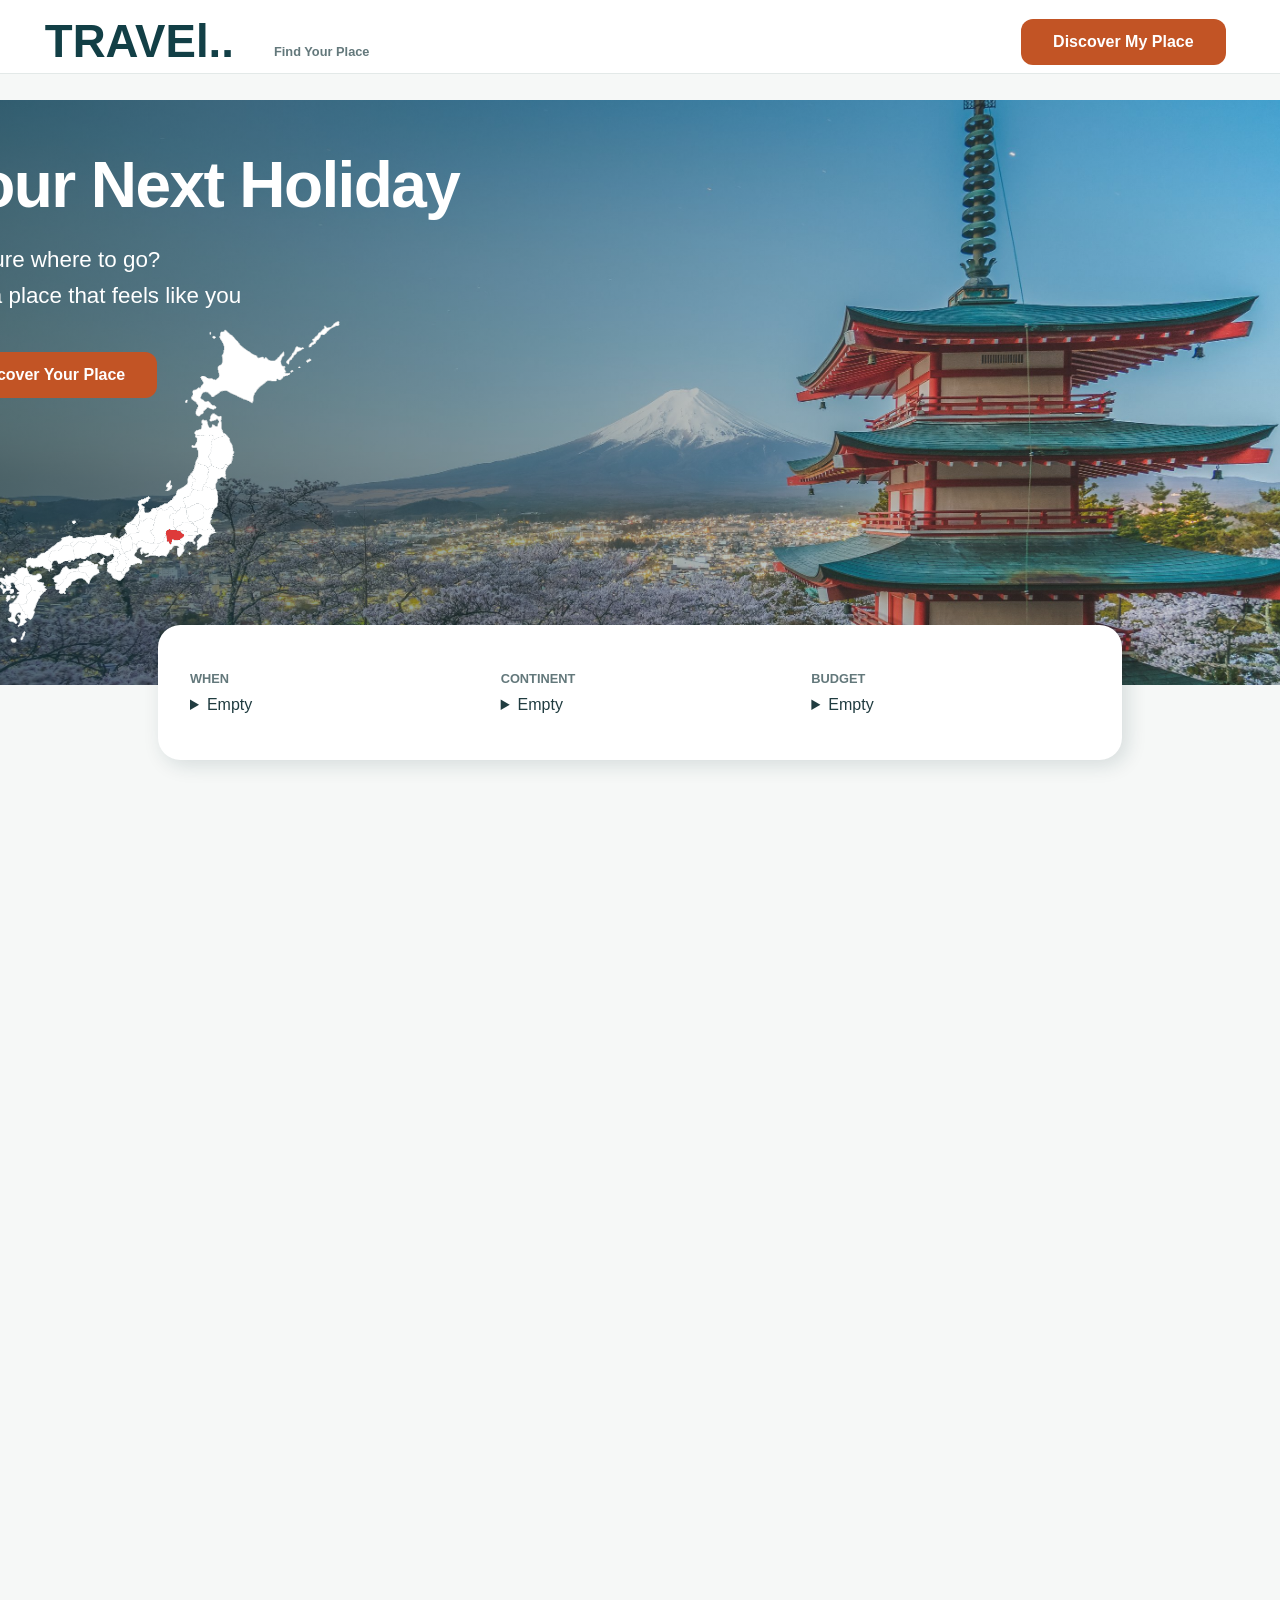
==== index.html @ 864b1ae2 "travel location helper weabsite" ====
<!DOCTYPE html>
<html>
    <head>

        <link rel="stylesheet" href="/css/index.css">
        <title>Travel Finder</title>
        <script src="/js/main.js" defer></script>

    </head>
    <body>

        <header class="head1">

            <h2>TRAVEl..</h2>
            <h3 class="small-text-hollow">Find Your Place</h3>
            <h2 id="place-button-head">Discover My Place</h2>

        </header>

        <div class="mian-page">

            <h1 class="main-text">Your Next Holiday</h1>
            <h4 class="non-main-text">Not sure where to go?<br>
                Find a place that feels like you</h4>
            <h5 id="discover-button">Discover Your Place</h5>
            <img class="japan-location-map" src="/assets/img/japan-yamanashi-white.png" alt="Map of japan">

        </div>

        <div id="question-box-1">

            <div class="question-box-1-1">

                <h5 class="small-text-question-1">WHEN</h5>
                <details>

                    <summary style="cursor: pointer;">Empty</summary>

                    <li>Always</li>

                </details>

            </div>

            <div class="question-box-1-2">

                <h5 class="small-text-question-1">CONTINENT</h5>
                <details>

                    <summary style="cursor: pointer;">Empty</summary>

                    <li>Asia</li>

                </details>

            </div>

            <div class="question-box-1-3">

                <h5 class="small-text-question-1">BUDGET</h5>
                <details>

                    <summary style="cursor: pointer;">Empty</summary>

                    <li>Unlimited</li>

                </details>

            </div>

        </div>
        
    </body>
</html>
---- css/index.css ----
body {
    background-color: #F6F8F7;
    color: #203C40;
    display: flex;
    align-items: center;
    flex-direction: column;
    min-height: 400vh;
    padding: 0;
    margin: 0;
    font-family: Arial, Helvetica, sans-serif;
}

.head1 {
    display: flex;
    background-color: #FFFFFF;
    box-shadow: 0 1px 0 rgba(18, 63, 70, 0.08);
    position: fixed;
    z-index: 1;
    top: 0;
    width: 100%;
    height: 7vh;
    align-items: center;
    padding-left: 5.6rem;
    padding-top: 10px;
    color: #123F46;
    font-weight: bold;
    font-size: 1.9rem;
}

#small-button1 {
    font-size: 15px;
}

.small-text-hollow {
    color: #63787B;
    margin: 1.2rem 0 0 2.5rem;
    font-size: 12.8px;
}

#place-button-head {
    margin-left: auto;
    margin-right: 6.2rem;
    border-radius: 12px;
    background-color: #C25425;
    color: #FFFFFF;
    padding: 14px 2rem;
    font-size: 1rem;
    font-weight: 600;
    cursor: pointer;
    
}

#place-button-head:hover {
    filter: brightness(90%);
}


.mian-page {
    position: relative;
    top: 100px;
    flex-direction: column;
    background: linear-gradient(
        to right,
        rgba(9, 43, 49, 0.62),
        rgba(255, 221, 169, 0.05)
    ), url(/assets/img/japan-pagoda-city-panorama.jpg);
    background-size: cover;
    background-repeat: no-repeat;
    background-position: center 90%;
    background-attachment: fixed;
    display: flex;
    border-radius: 1.4rem;

    width: 160vh;
    height: 65vh;

    padding-left: 2.5rem;

    color: #FFFFFF;
}

.japan-location-map {
    position: relative;
    bottom: 8rem;
    width: 45vh;
    height: 45vh;
}

#discover-button {
    margin-right: auto;
    padding: 14px 2rem;
    border-radius: 12px;
    background-color: #C25425;
    color: #FFFFFF;
    font-size: 1rem;
    font-weight: 600;
    cursor: pointer;
}

#discover-button:hover {
    filter: brightness(90%);
}

.main-text {
    color: #FFFFFF;
    font-size: 4rem;
    font-weight: bold;
    margin: 3rem 0 1.25rem;
    letter-spacing: -0.1rem;
}

.non-main-text {
    color: #FFFFFF;
    font-size: 1.4rem;
    font-weight: 400;
    line-height: 1.6;
    margin: 0 0 0.75rem;
}

#question-box-1 {
    display: flex;
    flex-direction: row;
    align-items: center;
    position: relative;
    margin-top: 2.5rem;
    background-color: #FFFFFF;
    box-shadow: 5px 5px 20px rgba(16, 52, 58, 0.14);
    padding: 0 2rem;
    gap: 2rem;
    width: 100vh;
    height: 15vh;
    border-radius: 1.4rem;
}

.question-box-1-1 {
    display: flex;
    flex-direction: column;
    align-items: flex-start;
    flex: 1;
}
.question-box-1-2 {
    display: flex;
    flex-direction: column;
    align-items: flex-start;
    flex: 1;
}
.question-box-1-3 {
    display: flex;
    flex-direction: column;
    align-items: flex-start;
    flex: 1;
}

.small-text-question-1 {
    color: #63787B;
    margin: 0 0 0.65rem;
    font-size: 12.8px;
}
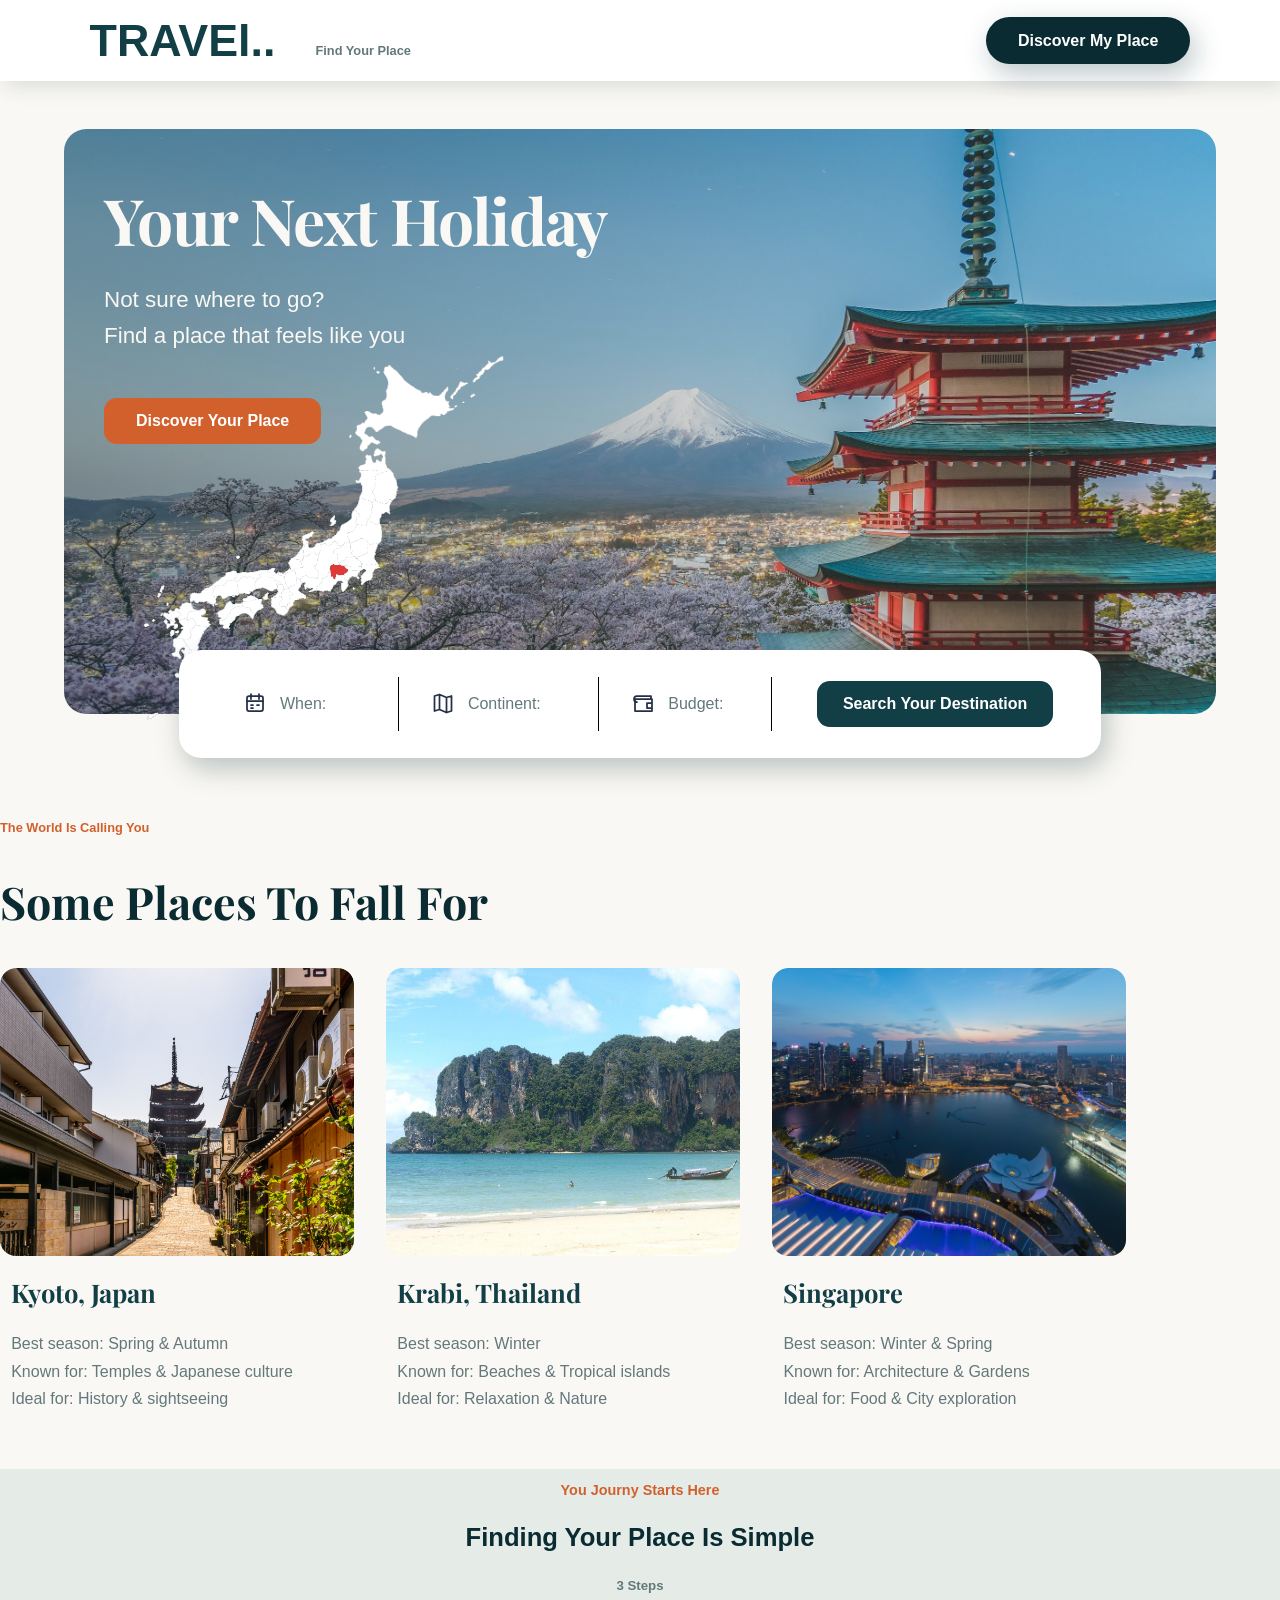
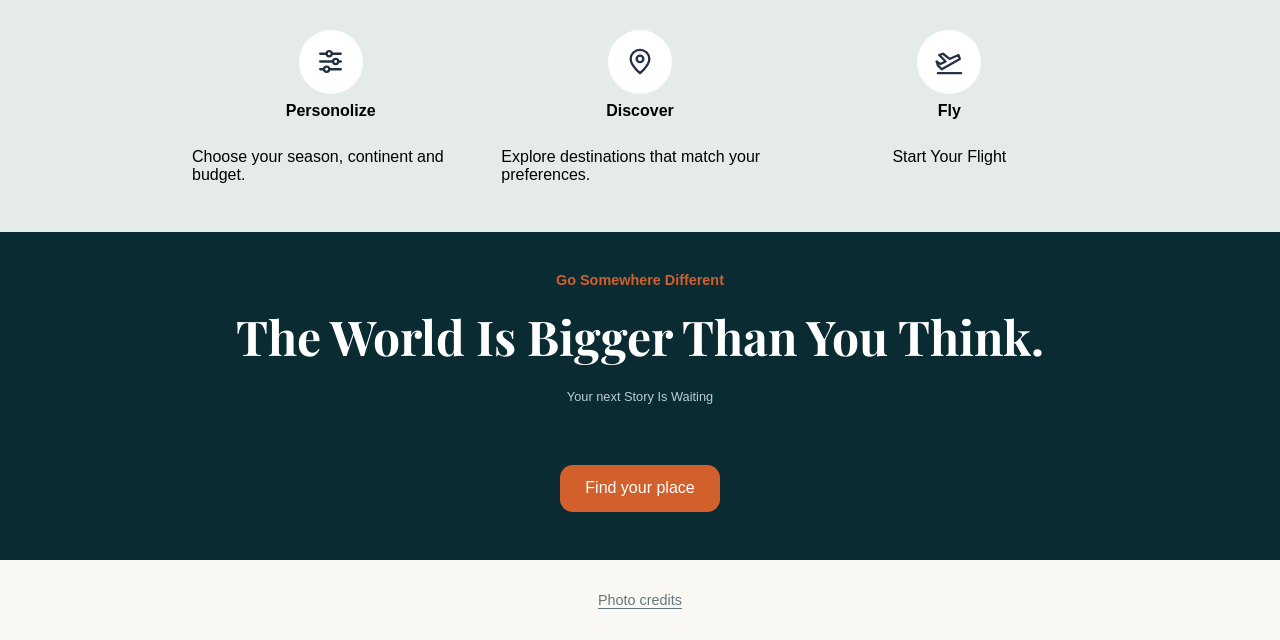
==== commit 43b487c2: "landing page is done" ====
--- a/index.html
+++ b/index.html
@@ -1,74 +1,262 @@
 <!DOCTYPE html>
-<html>
+<html lang="en">
     <head>
 
-        <link rel="stylesheet" href="/css/index.css">
+        <meta charset="UTF-8">
+        <meta name="viewport" content="width=device-width, initial-scale=1.0">
+        <link rel="stylesheet" href="/css/main.css">
         <title>Travel Finder</title>
         <script src="/js/main.js" defer></script>
+        <link href="https://fonts.googleapis.com/css2?family=Playfair+Display:wght@600;700&display=swap" rel="stylesheet">
 
     </head>
     <body>
 
-        <header class="head1">
-
-            <h2>TRAVEl..</h2>
-            <h3 class="small-text-hollow">Find Your Place</h3>
-            <h2 id="place-button-head">Discover My Place</h2>
+        <header>
+
+            <nav>
+                <a class="logo" href="#">TRAVEl..</a>
+                <p class="tagline">Find Your Place</p>
+                <a id="discover-head-link" href="#">Discover My Place</a>
+            </nav>
 
         </header>
 
-        <div class="mian-page">
-
-            <h1 class="main-text">Your Next Holiday</h1>
-            <h4 class="non-main-text">Not sure where to go?<br>
-                Find a place that feels like you</h4>
-            <h5 id="discover-button">Discover Your Place</h5>
-            <img class="japan-location-map" src="/assets/img/japan-yamanashi-white.png" alt="Map of japan">
-
-        </div>
-
-        <div id="question-box-1">
-
-            <div class="question-box-1-1">
-
-                <h5 class="small-text-question-1">WHEN</h5>
-                <details>
-
-                    <summary style="cursor: pointer;">Empty</summary>
-
-                    <li>Always</li>
-
-                </details>
+
+        <main>
+
+            <section class="hero">
+
+                <h1>Your Next Holiday</h1>
+
+                <p>Not sure where to go?<br>
+                    Find a place that feels like you</p>
+
+                <a href="#">Discover Your Place</a>
+
+                <img
+                    src="/assets/images/japan-yamanashi-white.png"
+                    alt="Map of japan"
+                >
+            </section>
+
+            <div class="travel-filters-1">
+
+                <div class="dropdown">
+                    <button type="button" id="when-button">
+                        <img src="/assets/Icons/calendar.svg" alt="calendar">
+                        When:
+                        <span id="when-choice"></span>
+                    </button>
+
+                    <div class="dropdown-menu" id="when-dropdown">
+                        <button type="button">Spring</button>
+                        <button type="button">Summer</button>
+                        <button type="button">Autumn</button>
+                        <button type="button">Winter</button>
+
+                    </div>
+                </div>
+
+                <div class="dropdown">
+                    <button type="button" id="continent-button">
+                        <img src="/assets/Icons/map.svg" alt="map">
+                        Continent:
+                        <span id="continent-choice"></span>
+                    </button>
+
+                    <div class="dropdown-menu" id="continent-dropdown">
+                        <button type="button">Anywhere</button>
+                        <button type="button">Europe</button>
+                        <button type="button">Asia</button>
+                        <button type="button">Africa</button>
+                        <button type="button">North America</button>
+                        <button type="button">South America</button>
+                        <button type="button">Oceania</button>
+
+                    </div>
+
+                </div>
+
+                <div class="dropdown">
+                    <button type="button" id="budget-button">
+                        <img src="/assets/Icons/wallet.svg" alt="wallet">
+                        Budget:
+                        <span id="budget-choice"></span>
+                    </button>
+
+                    <div class="dropdown-menu" id="budget-dropdown">
+                        <button type="button">Any budget</button>
+                        <button type="button">Under 5,000 NOK</button>
+                        <button type="button">5,000 - 10,000 NOK</button>
+                        <button type="button">10,000 - 20,000 NOK</button>
+                        <button type="button">20,000 - 30,000 NOK</button>
+                        <button type="button">30,000+ NOK</button>
+
+                    </div>
+
+                </div>
+
+                <button id="search-filter-button" type="button">
+                    Search Your Destination
+                </button>
 
             </div>
 
-            <div class="question-box-1-2">
-
-                <h5 class="small-text-question-1">CONTINENT</h5>
-                <details>
-
-                    <summary style="cursor: pointer;">Empty</summary>
-
-                    <li>Asia</li>
-
-                </details>
-
-            </div>
-
-            <div class="question-box-1-3">
-
-                <h5 class="small-text-question-1">BUDGET</h5>
-                <details>
-
-                    <summary style="cursor: pointer;">Empty</summary>
-
-                    <li>Unlimited</li>
-
-                </details>
-
-            </div>
-
-        </div>
-        
+            <section class="recommendation-page">
+
+                <div class="recommendation-header">
+
+                    <h6>The World Is Calling You</h6>
+                    <h2>Some Places To Fall For</h2>
+
+                </div>
+
+
+                <div class="recommendation-cards">
+
+                    <div id="recommendation-card-1">
+
+                        <div class="img-zoom">
+                        <div class="recommendation-img-1"></div>
+                        </div>
+
+                        <div class="recommendation-description">
+
+                            <h3>Kyoto, Japan</h3>
+                            <ul>
+                                <li>Best season: Spring & Autumn</li>
+                                <li>Known for: Temples & Japanese culture</li>
+                                <li>Ideal for: History & sightseeing</li>
+                            </ul>
+
+                        </div>
+
+                    </div>
+
+                    <div id="recommendation-card-2">
+
+                        <div class="img-zoom">
+                        <div class="recommendation-img-2"></div>
+                        </div>
+
+                        <div class="recommendation-description">
+                            
+                            <h3>Krabi, Thailand</h3>
+                            <ul>
+                                <li>Best season: Winter</li>
+                                <li>Known for: Beaches & Tropical islands</li>
+                                <li>Ideal for: Relaxation & Nature</li>
+                            </ul>
+
+                        </div>
+
+                    </div>
+
+                    <div id="recommendation-card-3">
+
+                        <div class="img-zoom">
+                        <div class="recommendation-img-3"></div>
+                        </div>
+
+                        <div class="recommendation-description">
+                            
+                            <h3>Singapore</h3>
+                            <ul>
+                                <li>Best season: Winter & Spring</li>
+                                <li>Known for: Architecture & Gardens</li>
+                                <li>Ideal for: Food & City exploration</li>
+                            </ul>
+
+                        </div>
+
+                    </div>
+
+
+                </div>
+
+
+            </section>
+
+            <section class="explination-page">
+
+                <div class="explination-head">
+                    <h4>You Journy Starts Here</h4>
+                    <h2>Finding Your Place Is Simple</h2>
+                    <h5>3 Steps</h5>
+
+                </div>
+
+                <div class="explination-steps">
+
+                    <div class="step-1">
+
+                        <div class="explination-icon">
+                            <img src="/assets/Icons/settings.svg" alt="settings">
+                        </div>
+
+                        <div class="explination-description">
+                            <h4>Personolize</h4>
+                            <p>Choose your season, continent and budget.</p>
+                        </div>
+
+                    </div>
+
+                    <div class="step-2">
+
+                        <div class="explination-icon">
+                            <img src="/assets/Icons/map-pin.svg" alt="map-pin">
+                        </div>
+
+                        <div class="explination-description">
+                            <h4>Discover</h4>
+                            <p>Explore destinations that match your preferences.</p>
+                        </div>
+                        
+                    </div>
+
+                    <div class="step-3">
+
+                        <div class="explination-icon">
+                            <img src="/assets/Icons/airplane-takeoff.svg" alt="airplane">
+                        </div>
+
+                        <div class="explination-description">
+                            <h4>Fly</h4>
+                            <p>Start Your Flight</p>
+                        </div>
+                        
+                    </div>
+
+                </div>
+
+            </section>
+
+            <section class="end-section">
+
+                <div class="end-description">
+
+                    <h5>Go Somewhere Different</h5>
+                    <h2>The World Is Bigger Than You Think.</h2>
+                    <p>Your next Story Is Waiting</p>
+
+                </div>
+
+                <div class="end-place-button">
+
+                    <button class="end-button">
+                        Find your place
+                    </button>
+
+                </div>
+
+            </section>
+
+        </main>
+
+        <footer class="site-footer">
+            <a href="/pages/credits.html">Photo credits</a>
+        </footer>
+
     </body>
-</html>+</html>
--- a/css/main.css
+++ b/css/main.css
@@ -0,0 +1,524 @@
+:root {
+    --color-background: #FAF8F4;
+    --color-heading: #123F46;
+    --color-muted-teal: #B9CFD1;
+    --color-deep-dark-teal: #092B31;
+    --color-muted: #63787B;
+    --color-white: #FFFFFF;
+    --color-accent: #092B31;
+    --color-accent2: #D2602D;
+    --color-accent-dark: #A84420;
+    --color-explain-background: #E5ECE8;
+    --shadow: 5px 10px 28px rgba(16, 52, 58, 0.28);
+    --shadow-under: 0 10px 15px -8px rgba(16, 52, 58, 0.28);
+}
+
+*,
+*::before,
+*::after {
+    box-sizing: border-box;
+}
+
+body {
+    display: flex;
+    flex-direction: column;
+    align-items: center;
+    overflow-x: hidden;
+    overflow-y: auto;
+
+    margin: 0;
+
+    background-color: var(--color-background);
+
+    font-family: Arial, Helvetica, sans-serif;
+}
+
+a {
+    text-decoration: none;
+    color: inherit;
+}
+
+label {
+    color: var(--color-muted);
+    font-size: 0.8rem;
+}
+
+button {
+    all: unset;
+    cursor: pointer;
+    transition: filter 0.15s;
+}
+
+/* header */
+
+header {
+    position: sticky;
+    top: 0;
+    z-index: 10;
+
+    height: 9vh;
+    width: 100%;
+
+    background-color: var(--color-white);
+    box-shadow: 5px 5px 20px rgba(16, 52, 58, 0.14);
+
+    font-weight: bold;
+    color: var(--color-heading);
+}
+header nav {
+    display: flex;
+    flex-direction: row;
+    align-items: center;
+
+    height: 100%;
+    width: 100%;
+
+    padding: 0 5.6rem;
+}
+
+main {
+    width: 100%;
+}
+
+.logo {
+    font-size: 2.8rem;
+}
+
+.tagline {
+    color: var(--color-muted);
+    margin: 1.2rem 0 0 2.5rem;
+    font-size: 0.8rem;
+}
+
+#discover-head-link {
+    margin-left: auto;
+
+    padding: 0.9rem 2rem;
+
+    border-radius: 1.5rem;
+    background-color: var(--color-accent);
+    transition: filter 0.15s;
+    box-shadow: var(--shadow);
+
+    color: var(--color-white);
+}
+#discover-head-link:hover {
+    filter: brightness(90%);
+}
+
+/* hero */
+
+.hero {
+    display: flex;
+    flex-direction: column;
+
+    height: 65vh;
+    width: 90%;
+
+    margin: 3rem auto 0;
+    padding: 0 0 0 2.5rem;
+
+    background: linear-gradient(
+        to right,
+        rgba(9, 43, 49, 0.40),
+        rgba(255, 221, 169, 0.05)
+    ), url(/assets/images/japan-pagoda-city-panorama.jpg);
+    background-size: cover;
+    background-repeat: no-repeat;
+    background-position: center 90%;
+    background-attachment: fixed;
+    border-radius: 1.4rem;
+
+    color: var(--color-white);
+}
+.hero h1 {
+    margin: 3rem 0 1.25rem;
+
+    color: var(--color-background);
+
+    font-size: 4rem;
+    font-weight: bold;
+    letter-spacing: -0.1rem;
+    font-family: "Playfair Display", serif;
+}
+.hero p {
+    margin: 0 0 0.75rem;
+
+    color: var(--color-background);
+
+    font-size: 1.4rem;
+    font-weight: 400;
+    line-height: 1.6;
+}
+.hero a {
+    position: relative;
+    z-index: 1;
+
+    margin-top: 2rem;
+    margin-right: auto;
+
+    padding: 0.9rem 2rem;
+
+    border-radius: 0.8rem;
+    background-color: var(--color-accent2);
+    transition: filter 0.15s;
+
+    font-weight: bold;
+}
+.hero a:hover {
+    filter: brightness(90%);
+}
+.hero img {
+    position: relative;
+
+    bottom: 7rem;
+
+    height: 45vh;
+    width: 45vh;
+}
+
+/* travel filters */
+
+.travel-filters-1 {
+    display: flex;
+    flex-direction: row;
+    align-items: center;
+    position: relative;
+    z-index: 1;
+
+    height: 12vh;
+    width: 72%;
+
+    gap: 0.8rem;
+    margin: -4rem auto 0;
+    padding: 0 2rem;
+
+    background-color: var(--color-white);
+    box-shadow: var(--shadow);
+    border-radius: 1.4rem;
+}
+.travel-filters-1 > div {
+    display: flex;
+    flex: 1;
+}
+
+#when-button,
+#continent-button,
+#budget-button {
+    display: flex;
+    align-items: center;
+    flex-direction: row;
+    flex: 1;
+    z-index: 1;
+
+    padding: 0.9rem 2rem;
+    gap: 0.8rem;
+
+    background-color: white;
+    border-left: solid 1px black;
+    transition: filter 0.15s;
+
+    color: var(--color-muted);
+}
+#when-button img,
+#continent-button img,
+#budget-button img {
+    margin-bottom: 0.1rem;
+}
+#when-button {
+    border: none;
+}
+#budget-button {
+    border-right: solid 1px black;
+}
+#when-choice,
+#continent-choice,
+#budget-choice {
+    color: var(--color-heading);
+    white-space: nowrap;
+}
+
+.dropdown {
+    position: relative;
+}
+.dropdown-menu {
+    position: absolute;
+    flex-direction: column;
+    z-index: 1;
+
+    top: calc(100% + 0.6rem);
+    left: 0;
+    width: 100%;
+
+    gap: 0.2rem;
+    padding: 1.2rem;
+
+    background-color: var(--color-white);
+    box-shadow: var(--shadow);
+    border-radius: 0.5rem;
+}
+.dropdown-menu button {
+    padding: 0.7rem 0.8rem;
+    border-radius: 0.3rem;
+    color: black;
+
+    transition: background-color 0.15s;
+}
+
+#search-filter-button {
+    margin: 0 1rem 0 2rem;
+
+    padding: 0.9rem 1.6rem;
+
+    border-radius: 0.8rem;
+    background-color: var(--color-heading);
+    transition: filter 0.15s;
+
+    color: var(--color-white);
+    font-weight: bold;
+}
+#search-filter-button:hover {
+    filter: brightness(90%);
+}
+#when-dropdown {
+    display: none;
+}
+#continent-dropdown {
+    display: none;
+}
+#budget-dropdown {
+    display: none;
+}
+
+/* recomendations */
+
+.recommendation-page {
+    display: flex;
+    flex-direction: column;
+    justify-self: center;
+
+    margin-top: 2rem;
+
+    width: 88%;
+
+    background-color: var(--color-background);
+}
+.recommendation-header :is(h6, h2) {
+    font-weight: bold;
+}
+.recommendation-header h6 {
+    color: var(--color-accent2);
+    font-size: 0.8rem;
+}
+.recommendation-header h2 {
+    color: var(--color-deep-dark-teal);
+    font-size: 2.8rem;
+    font-family: "Playfair Display", serif;
+}
+.recommendation-cards {
+    display: grid;
+    grid-template-columns: repeat(3, 1fr);
+
+    gap: 2rem;
+}
+#recommendation-card-1,
+#recommendation-card-2,
+#recommendation-card-3 {
+    display: flex;
+    flex-direction: column;
+    overflow: hidden;
+
+    gap: 1rem;
+
+    cursor: pointer;
+}
+.img-zoom {
+    overflow: hidden;
+    border-radius: 1rem 1rem 0 0;
+}
+.recommendation-img-1,
+.recommendation-img-2,
+.recommendation-img-3 {
+    width: 100%;
+    height: 18rem;
+
+    background-size: cover;
+    background-repeat: no-repeat;
+    background-position: center;
+
+    border-radius: 1rem;
+}
+.recommendation-img-1 {
+    background-image: url(/assets/images/kyoto-ninenzaka-domenico-convertini.jpg);
+}
+
+.recommendation-img-2 {
+    background-image: url(/assets/images/krabi-thailand.jpeg);
+}
+
+.recommendation-img-3 {
+    background-image: url(/assets/images/singapore.jpeg);
+}
+.recommendation-description :is(h3, ul) {
+    margin: 0;
+    padding: 0.2rem 0 0.8rem 0.7rem;
+
+    list-style: none;
+}
+.recommendation-description h3 {
+    color: var(--color-heading);
+    font-weight: bold;
+    font-size: 1.6rem;
+    font-family: "Playfair Display", serif;
+}
+.recommendation-description li {
+    padding-top: 0.6rem;
+    color: var(--color-muted);
+}
+
+/* explination page */
+
+.explination-page {
+    display: flex;
+    flex-direction: column;
+    justify-content: center;
+
+    margin-top: 3rem;
+
+    background-color: var(--color-explain-background);
+}
+.explination-head {
+    display: flex;
+    flex-direction: column;
+    align-items: center;
+    text-align: center;
+}
+.explination-head :is(h4, h2, h5) {
+    margin: 0.8rem;
+}
+.explination-head h4 {
+    color: var(--color-accent2);
+    font-size: 0.9rem;
+}
+.explination-head h2 {
+    color: var(--color-accent);
+    font-size: 1.6rem;
+}
+.explination-head h5 {
+    color: var(--color-muted);
+}
+
+.explination-steps {
+    display: grid;
+    justify-content: center;
+    grid-template-columns: repeat(3, 1fr);
+    
+    width: 70%;
+
+    margin: 0 auto 3rem;
+    gap: 2rem;
+}
+.explination-icon {
+    display: flex;
+    flex-direction: column;
+    align-items: center;
+    justify-content: center;
+
+    height: 4rem;
+    width: 4rem;
+    margin: 1.5rem auto -0.5rem;
+
+    padding: 0;
+
+    background-color: var(--color-white);
+    border-radius: 50%;
+}
+.explination-icon img {
+    height: 3.5vh;
+}
+.explination-description {
+    display: flex;
+    flex-direction: column;
+    justify-content: center;
+    align-items: center;
+
+    margin-top: 1rem;
+    gap: 1.8rem;
+}
+.explination-description :is(h4, p) {
+    margin: 0;
+}
+
+/* end section */
+
+.end-section {
+    display: flex;
+    flex-direction: column;
+    align-items: center;
+
+    background-color: var(--color-accent);
+}
+.end-description {
+    display: flex;
+    flex-direction: column;
+    align-items: center;
+
+    margin: 0 auto;
+
+    padding: 0;
+
+}
+.end-description h5 {
+    margin: 0.5rem 0;
+
+    padding-top: 2rem;
+
+    color: var(--color-accent2);
+    font-size: 0.9rem;
+}
+.end-description h2 {
+    margin: 0.5rem 0;
+
+    color: var(--color-white);
+    font-family: "Playfair Display", serif;
+    font-size: 3rem;
+}
+.end-description p {
+    color: var(--color-muted-teal);
+    font-size: 0.8rem;
+    padding-bottom: 3rem;
+}
+
+.end-place-button {
+    padding-bottom: 3rem;
+}
+.end-button {
+    padding: 0.9rem 1.6rem;
+
+    background-color: var(--color-accent2);
+    border-radius: 0.8rem;
+
+    color: var(--color-white);
+}
+
+/* footer */
+
+footer {
+    margin-top: 3rem;
+}
+
+.site-footer {
+    margin-top: auto;
+    padding: 2rem 1.25rem;
+    color: var(--color-muted);
+    font-size: 0.9rem;
+}
+
+.site-footer a {
+    text-decoration: underline;
+    text-underline-offset: 0.2rem;
+}
+
+.site-footer a:hover {
+    color: var(--color-heading);
+}
